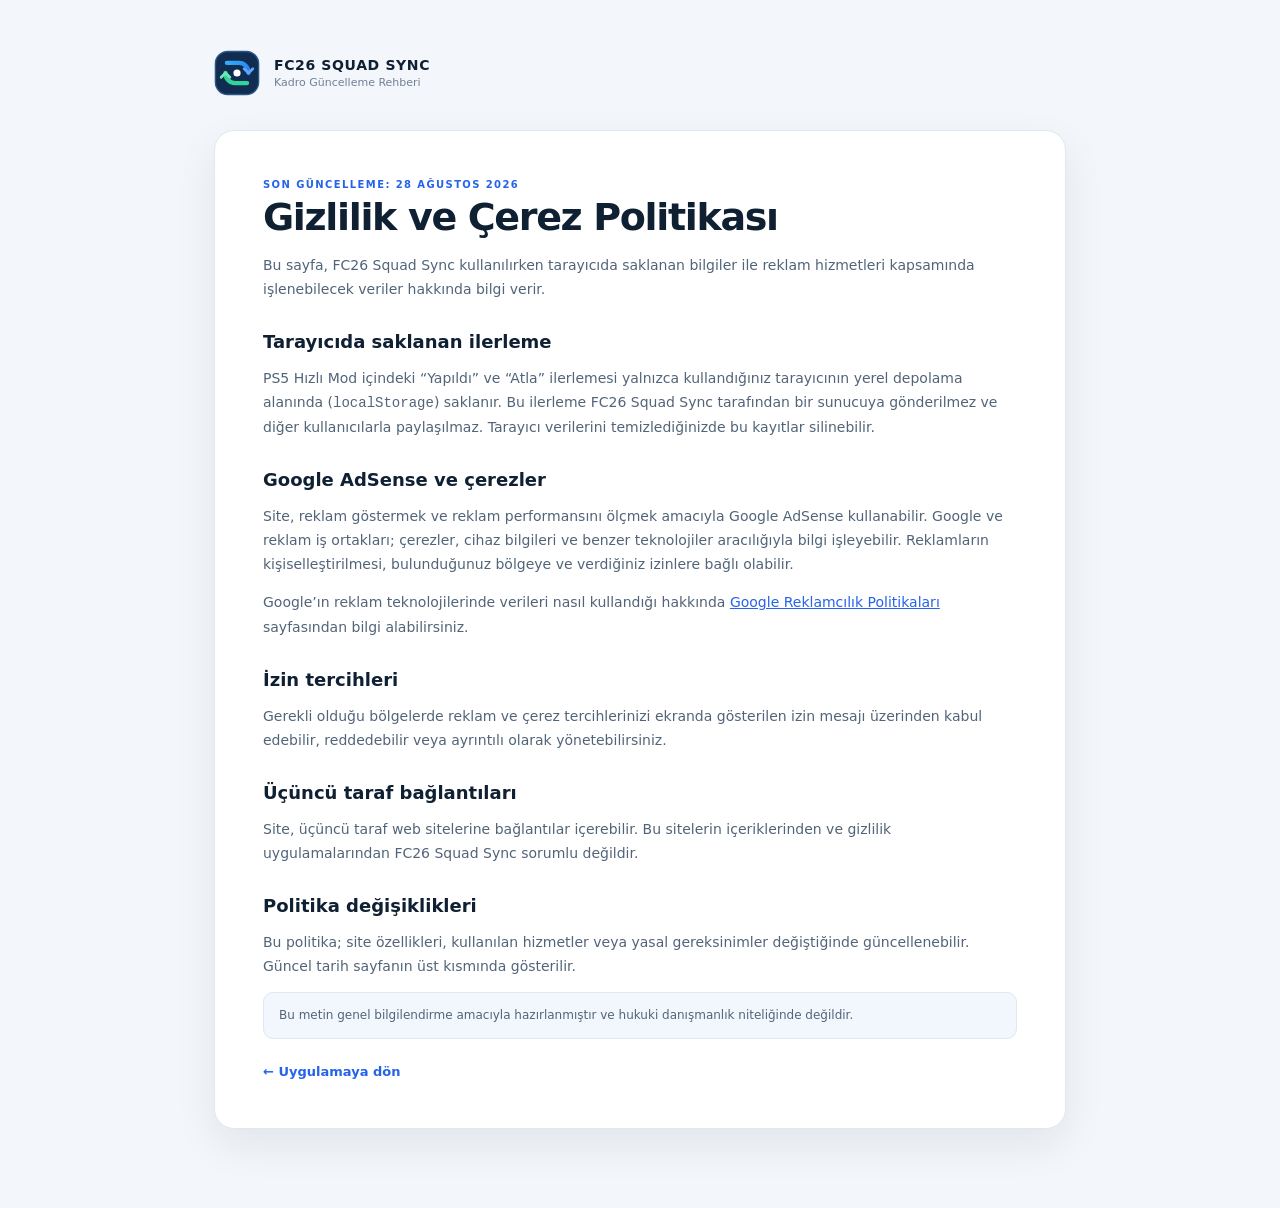
==== docs/privacy.html @ 0eb527d8 "Add files via upload Publish FC26 Squad Sync with AdSense" ====
<!doctype html>
<html lang="tr">
<head>
  <meta charset="utf-8">
  <meta name="viewport" content="width=device-width,initial-scale=1">
  <meta name="theme-color" content="#081a31">
  <meta name="description" content="FC26 Squad Sync gizlilik ve çerez politikası">
  <meta name="google-adsense-account" content="ca-pub-9303540424921408">
  <title>Gizlilik ve Çerez Politikası — FC26 Squad Sync</title>
  <link rel="icon" href="./favicon.svg" type="image/svg+xml">
  <link rel="stylesheet" href="./styles.css">
  <script async src="https://pagead2.googlesyndication.com/pagead/js/adsbygoogle.js?client=ca-pub-9303540424921408" crossorigin="anonymous"></script>
</head>
<body>
  <main class="legal-page">
    <header class="legal-header">
      <img src="./logo.svg" alt="" width="46" height="46">
      <div><strong>FC26 SQUAD SYNC</strong><span>Kadro Güncelleme Rehberi</span></div>
    </header>

    <article class="legal-card">
      <div class="eyebrow">SON GÜNCELLEME: 28 AĞUSTOS 2026</div>
      <h1>Gizlilik ve Çerez Politikası</h1>
      <p>Bu sayfa, FC26 Squad Sync kullanılırken tarayıcıda saklanan bilgiler ile reklam hizmetleri kapsamında işlenebilecek veriler hakkında bilgi verir.</p>

      <h2>Tarayıcıda saklanan ilerleme</h2>
      <p>PS5 Hızlı Mod içindeki “Yapıldı” ve “Atla” ilerlemesi yalnızca kullandığınız tarayıcının yerel depolama alanında (<code>localStorage</code>) saklanır. Bu ilerleme FC26 Squad Sync tarafından bir sunucuya gönderilmez ve diğer kullanıcılarla paylaşılmaz. Tarayıcı verilerini temizlediğinizde bu kayıtlar silinebilir.</p>

      <h2>Google AdSense ve çerezler</h2>
      <p>Site, reklam göstermek ve reklam performansını ölçmek amacıyla Google AdSense kullanabilir. Google ve reklam iş ortakları; çerezler, cihaz bilgileri ve benzer teknolojiler aracılığıyla bilgi işleyebilir. Reklamların kişiselleştirilmesi, bulunduğunuz bölgeye ve verdiğiniz izinlere bağlı olabilir.</p>
      <p>Google’ın reklam teknolojilerinde verileri nasıl kullandığı hakkında <a href="https://policies.google.com/technologies/ads" rel="noopener noreferrer" target="_blank">Google Reklamcılık Politikaları</a> sayfasından bilgi alabilirsiniz.</p>

      <h2>İzin tercihleri</h2>
      <p>Gerekli olduğu bölgelerde reklam ve çerez tercihlerinizi ekranda gösterilen izin mesajı üzerinden kabul edebilir, reddedebilir veya ayrıntılı olarak yönetebilirsiniz.</p>

      <h2>Üçüncü taraf bağlantıları</h2>
      <p>Site, üçüncü taraf web sitelerine bağlantılar içerebilir. Bu sitelerin içeriklerinden ve gizlilik uygulamalarından FC26 Squad Sync sorumlu değildir.</p>

      <h2>Politika değişiklikleri</h2>
      <p>Bu politika; site özellikleri, kullanılan hizmetler veya yasal gereksinimler değiştiğinde güncellenebilir. Güncel tarih sayfanın üst kısmında gösterilir.</p>

      <div class="legal-note">Bu metin genel bilgilendirme amacıyla hazırlanmıştır ve hukuki danışmanlık niteliğinde değildir.</div>
      <a class="back-link" href="./">← Uygulamaya dön</a>
    </article>
  </main>
</body>
</html>
---- docs/styles.css ----
:root{
  --bg:#f3f6fa;
  --card:#fff;
  --line:#dfe7f1;
  --line-soft:#ebf0f6;
  --text:#102033;
  --muted:#718096;
  --blue:#2563eb;
  --blue-light:#dbeafe;
  --navy:#081a31;
  --navy-2:#102c50;
  --green:#0e9f6e;
  --green-light:#dff8ef;
  --orange:#c65d12;
  --orange-light:#fff0df;
  --red:#c23636;
  --shadow:0 16px 40px rgba(25,49,78,.08);
}

*{box-sizing:border-box}
html{scroll-behavior:smooth}
body{
  margin:0;
  min-width:320px;
  font-family:Inter,ui-sans-serif,system-ui,-apple-system,BlinkMacSystemFont,"Segoe UI",sans-serif;
  background:var(--bg);
  color:var(--text);
  -webkit-font-smoothing:antialiased;
}
button,select,input{font:inherit}
button:focus-visible,select:focus-visible,input:focus-visible{
  outline:3px solid rgba(37,99,235,.24);
  outline-offset:2px;
}

.sidebar{
  position:fixed;
  z-index:10;
  inset:0 auto 0 0;
  width:280px;
  padding:25px 20px;
  overflow-y:auto;
  background:
    radial-gradient(circle at 15% 8%,rgba(56,189,248,.15),transparent 30%),
    linear-gradient(180deg,var(--navy),#0a2340 70%,#071728);
  color:#fff;
  border-right:1px solid rgba(255,255,255,.08);
}

.brand{
  display:flex;
  align-items:center;
  gap:12px;
  padding:5px 4px 27px;
  border-bottom:1px solid rgba(255,255,255,.1);
  margin-bottom:20px;
}
.brand-mark{display:block;filter:drop-shadow(0 8px 16px rgba(0,0,0,.22))}
.brand-copy{display:grid;gap:4px;min-width:0}
.brand strong{font-size:14px;letter-spacing:.055em;white-space:nowrap}
.brand span{font-size:11px;color:#96abc4}

nav{display:grid;gap:6px}
.nav-btn{
  display:flex;
  align-items:center;
  gap:11px;
  width:100%;
  min-height:46px;
  border:1px solid transparent;
  border-radius:11px;
  padding:0 13px;
  text-align:left;
  color:#cbd8e7;
  background:transparent;
  cursor:pointer;
  font-weight:720;
  transition:background .18s ease,color .18s ease,border-color .18s ease;
}
.nav-btn:hover{background:rgba(255,255,255,.06);color:#fff}
.nav-btn.active{background:#173e68;border-color:#2b5786;color:#fff;box-shadow:inset 3px 0 #38bdf8}
.nav-icon{display:grid;place-items:center;width:22px;color:#79b8ff;font-size:15px}

.sidebar-stats{
  position:absolute;
  left:20px;
  right:20px;
  bottom:24px;
  border-top:1px solid rgba(255,255,255,.12);
  padding-top:18px;
  display:grid;
  gap:10px;
  font-size:13px;
}
.data-ready{display:flex;align-items:center;gap:8px;color:#b7c7da;font-weight:700}
.data-ready i{width:8px;height:8px;border-radius:50%;background:#34d399;box-shadow:0 0 0 4px rgba(52,211,153,.12)}
.sidebar-stat-row{display:flex;justify-content:space-between;color:#9db0c5}
.sidebar-stat-row strong{color:#fff;font-variant-numeric:tabular-nums}
.sidebar-stats p{margin:4px 0 0;color:#7f96af;font-size:11px;line-height:1.45}

.main{margin-left:280px;padding:38px clamp(24px,4vw,62px) 70px;max-width:1780px}
.view{display:none}.view.active{display:block}

.page-header{
  display:flex;
  align-items:flex-start;
  justify-content:space-between;
  gap:24px;
  margin-bottom:24px;
}
.eyebrow,.section-kicker{color:var(--blue);font-size:10px;font-weight:900;letter-spacing:.14em;margin-bottom:7px}
h1{margin:0;font-size:clamp(28px,3vw,38px);line-height:1.1;letter-spacing:-.035em}
.page-header p{margin:8px 0 0;color:var(--muted);line-height:1.5}
.header-actions{display:flex;gap:9px;flex-wrap:wrap;justify-content:flex-end}

.metrics{display:grid;grid-template-columns:repeat(3,1fr);gap:14px;margin-bottom:17px}
.metric{
  position:relative;
  overflow:hidden;
  background:var(--card);
  border:1px solid var(--line);
  border-radius:17px;
  padding:18px 20px;
  box-shadow:0 4px 14px rgba(25,49,78,.025);
}
.metric::before{content:"";position:absolute;inset:0 auto 0 0;width:4px;background:#8aa1bb}
.metric-done::before{background:var(--green)}
.metric-remaining::before{background:var(--blue)}
.metric span{display:block;color:var(--muted);font-size:10px;font-weight:900;letter-spacing:.09em}
.metric strong{display:block;font-size:29px;line-height:1;margin-top:8px;letter-spacing:-.03em;font-variant-numeric:tabular-nums}
.metric small{display:block;color:#8b98a9;font-size:11px;margin-top:7px}

.toolbar{
  background:#fff;
  border:1px solid var(--line);
  border-radius:17px;
  padding:17px 18px;
  margin-bottom:17px;
  box-shadow:0 4px 14px rgba(25,49,78,.025);
}
.field label{display:block;margin-bottom:7px;color:#65758a;font-size:11px;font-weight:850;letter-spacing:.04em}
select,input{
  width:100%;min-height:46px;border:1px solid #d5dfea;border-radius:10px;background:#fff;color:var(--text);padding:0 13px;font-size:14px;
}
select:hover,input:hover{border-color:#b9c7d8}
.team-progress-row{display:flex;align-items:center;justify-content:space-between;gap:16px;margin-top:13px}
.progress-text{color:#5b6d82;font-size:13px}
.team-progress-row strong{font-size:12px;color:var(--blue);font-variant-numeric:tabular-nums}
.progress-track{height:8px;border-radius:999px;background:#e7edf5;margin-top:8px;overflow:hidden}
.progress-bar{height:100%;border-radius:inherit;background:linear-gradient(90deg,#2563eb,#38bdf8);width:0%;transition:width .28s ease}

.hero{
  position:relative;
  overflow:hidden;
  min-height:254px;
  background:
    linear-gradient(90deg,transparent 49.8%,rgba(255,255,255,.055) 50%,transparent 50.2%),
    radial-gradient(circle at 85% 20%,rgba(56,189,248,.20),transparent 30%),
    linear-gradient(135deg,#0a1d35,#123c69);
  border:1px solid #214a73;
  border-radius:22px;
  padding:30px;
  color:#fff;
  box-shadow:var(--shadow);
}
.hero::after{content:"";position:absolute;right:-74px;bottom:-135px;width:330px;height:330px;border:1px solid rgba(255,255,255,.09);border-radius:50%;pointer-events:none}
.hero .kicker{color:#7dd3fc;font-size:10px;font-weight:900;letter-spacing:.14em}
.hero .player{font-size:clamp(31px,4vw,46px);font-weight:900;line-height:1.05;margin-top:11px;letter-spacing:-.04em}
.hero .route{display:flex;align-items:center;flex-wrap:wrap;gap:8px;font-size:18px;color:#d7e6f7;font-weight:750;margin-top:18px}
.route-team.target{color:#fff}
.arrow{display:inline-grid;place-items:center;width:32px;height:32px;padding:0;border-radius:50%;background:rgba(56,189,248,.14);color:#7dd3fc}
.meta{display:flex;flex-wrap:wrap;gap:9px;margin-top:22px;position:relative;z-index:1}
.meta-item{min-width:145px;padding:10px 12px;background:rgba(255,255,255,.07);border:1px solid rgba(255,255,255,.1);border-radius:10px}
.meta-label{font-size:9px;color:#8fa8c2;font-weight:900;letter-spacing:.07em}
.meta-value{margin-top:4px;font-weight:800;font-size:13px}

.actions{display:grid;grid-template-columns:3fr 1fr;gap:11px;margin-top:13px}
button{min-height:46px;border-radius:10px;border:1px solid #ced9e6;padding:0 17px;font-weight:820;cursor:pointer;transition:transform .12s ease,box-shadow .18s ease,background .18s ease}
button:hover:not(:disabled){transform:translateY(-1px)}
button:active:not(:disabled){transform:translateY(0)}
button:disabled{cursor:not-allowed;opacity:.46}
.primary{background:linear-gradient(135deg,#0e9f6e,#0b855d);border-color:#0e8f64;color:#fff;box-shadow:0 8px 18px rgba(14,159,110,.18)}
.primary:hover:not(:disabled){box-shadow:0 10px 24px rgba(14,159,110,.25)}
.warning{background:var(--orange-light);border-color:#f3c698;color:var(--orange)}
.ghost{background:#fff;color:#526479}
.ghost:hover:not(:disabled){background:#f8fafc;box-shadow:0 5px 12px rgba(25,49,78,.06)}
.danger{color:var(--red);border-color:#f0caca}
.share-button{display:inline-flex;align-items:center;justify-content:center;gap:7px}
.secondary-actions{margin-top:9px}
.secondary-actions .ghost{min-height:39px;padding:0 12px;font-size:12px}

.next-section,.team-section{margin-top:31px}
.section-heading{display:flex;align-items:flex-end;justify-content:space-between;gap:20px;margin-bottom:14px}
.section-heading h2{font-size:21px;line-height:1.2;margin:0;letter-spacing:-.025em}
.next-card{display:grid;grid-template-columns:minmax(180px,1fr) 2fr;align-items:center;gap:18px;background:#fff;border:1px solid var(--line);border-radius:11px;padding:12px 15px;margin-bottom:7px}
.next-index{display:inline-flex;align-items:center;justify-content:center;width:24px;height:24px;border-radius:7px;background:#edf3fa;color:#54708f;font-size:11px;font-weight:900;margin-right:10px}
.next-name{font-weight:850}
.next-route{font-size:12px;color:var(--muted)}
.skipped-note{color:var(--orange);font-weight:750}
.complete{display:grid;place-items:center;min-height:192px;color:#c9f5e5;text-align:center;font-weight:850;position:relative;z-index:1}
.complete-icon{display:grid;place-items:center;width:54px;height:54px;margin:0 auto 13px;border-radius:50%;background:rgba(52,211,153,.15);border:1px solid rgba(110,231,183,.32);font-size:25px}
.complete strong{display:block;color:#fff;font-size:24px}
.complete small{display:block;margin-top:7px;color:#a7bdd3;font-weight:500}

.team-heading{align-items:center}
.team-summary{color:var(--muted);font-size:12px;font-weight:700}
.team-tools{display:grid;grid-template-columns:2fr 1fr;gap:10px;margin-bottom:12px}
.team-grid{display:grid;grid-template-columns:repeat(3,minmax(0,1fr));gap:10px}
.team-grid>.empty-state{grid-column:1/-1}
.team-card{display:block;width:100%;height:auto;min-height:116px;padding:15px;text-align:left;background:#fff;border:1px solid var(--line);border-radius:13px;color:var(--text)}
.team-card:hover:not(:disabled){border-color:#aac1dc;box-shadow:0 9px 22px rgba(25,49,78,.08)}
.team-card.active{border-color:#6ba5e8;box-shadow:0 0 0 2px rgba(37,99,235,.1)}
.team-card.complete-team{background:#fbfefd}
.team-card-top{display:flex;justify-content:space-between;gap:12px;align-items:flex-start}
.team-card-name{font-size:13px;font-weight:850;line-height:1.3}
.team-card-count{font-size:10px;color:var(--muted);white-space:nowrap}
.team-mini-track{height:5px;background:#e8edf3;border-radius:999px;margin-top:15px;overflow:hidden}
.team-mini-bar{height:100%;border-radius:inherit;background:var(--blue)}
.complete-team .team-mini-bar{background:var(--green)}
.team-card-bottom{display:flex;justify-content:space-between;margin-top:9px;color:#8190a2;font-size:10px}
.team-card-bottom strong{color:#4a5e74}

.filters{display:grid;grid-template-columns:minmax(260px,2fr) minmax(180px,1fr) minmax(150px,.7fr);gap:10px;margin-bottom:13px}
.search-field{position:relative}
.search-field span{position:absolute;left:14px;top:50%;transform:translateY(-50%);color:#8796a7;font-size:20px;pointer-events:none}
.search-field input{padding-left:40px}
.table-wrap{overflow:auto;background:#fff;border:1px solid var(--line);border-radius:16px;box-shadow:0 5px 16px rgba(25,49,78,.025)}
table{width:100%;border-collapse:collapse;min-width:900px}
th,td{padding:13px 14px;border-bottom:1px solid var(--line-soft);text-align:left;vertical-align:middle}
th{position:sticky;top:0;z-index:1;background:#f7f9fc;color:#6d7d91;font-size:9px;letter-spacing:.08em}
td{font-size:12px;color:#536579}
td.player-cell{font-size:13px;color:var(--text)}
tbody tr:hover{background:#f8fbfe}
.status-pill{display:inline-flex;align-items:center;gap:6px;min-width:76px;padding:5px 8px;border-radius:999px;background:#edf2f7;color:#68798d;font-size:10px;font-weight:850}
.status-pill::before{content:"";width:6px;height:6px;border-radius:50%;background:#9caabd}
.status-pill.done{background:var(--green-light);color:#087753}.status-pill.done::before{background:var(--green)}
.status-pill.skipped{background:var(--orange-light);color:#a94e0d}.status-pill.skipped::before{background:var(--orange)}
.status-pill.neutral{min-width:auto;background:#eef3f8;color:#708197}
.empty-state{display:grid;place-items:center;gap:5px;padding:60px 20px;text-align:center;color:var(--muted)}
.empty-state strong{color:#43566c}
.empty-state span{font-size:12px}

.toast{position:fixed;z-index:100;right:24px;bottom:24px;max-width:360px;padding:13px 17px;border-radius:11px;background:#102c50;color:#fff;box-shadow:0 14px 35px rgba(8,26,49,.25);font-size:13px;font-weight:750;opacity:0;transform:translateY(12px);pointer-events:none;transition:opacity .2s ease,transform .2s ease}
.toast.show{opacity:1;transform:translateY(0)}

.site-footer{
  display:flex;
  align-items:center;
  justify-content:space-between;
  gap:18px;
  margin-top:42px;
  padding-top:20px;
  border-top:1px solid var(--line);
  color:#8190a2;
  font-size:11px;
}
.site-footer a{color:#5d7188;text-decoration:none;font-weight:750}
.site-footer a:hover{text-decoration:underline}

.legal-page{max-width:900px;margin:0 auto;padding:50px 24px 80px}
.legal-header{display:flex;align-items:center;gap:14px;margin-bottom:34px}
.legal-header img{width:46px;height:46px}
.legal-header strong{display:block;font-size:14px;letter-spacing:.045em}
.legal-header span{display:block;margin-top:3px;color:var(--muted);font-size:11px}
.legal-card{background:#fff;border:1px solid var(--line);border-radius:20px;padding:clamp(24px,5vw,48px);box-shadow:var(--shadow)}
.legal-card h1{margin-bottom:10px}
.legal-card h2{margin:30px 0 9px;font-size:18px}
.legal-card p,.legal-card li{color:#526479;font-size:14px;line-height:1.72}
.legal-card ul{padding-left:20px}
.legal-card a{color:var(--blue)}
.legal-note{padding:13px 15px;border-radius:10px;background:#f2f7fd;border:1px solid #dbe8f5;color:#526479;font-size:12px;line-height:1.6}
.back-link{display:inline-flex;margin-top:25px;color:var(--blue);font-size:13px;font-weight:800;text-decoration:none}

@media(max-width:1180px){.team-grid{grid-template-columns:repeat(2,minmax(0,1fr))}}

@media(max-width:900px){
  .sidebar{position:static;width:auto;padding:17px 16px 12px;overflow:visible}
  .brand{padding:0 0 14px;margin-bottom:11px}.brand-mark{width:42px;height:42px}
  nav{display:flex;overflow-x:auto;gap:6px;padding-bottom:3px;scrollbar-width:none}nav::-webkit-scrollbar{display:none}
  .nav-btn{flex:0 0 auto;width:auto;min-height:41px;padding:0 12px}.nav-btn.active{box-shadow:inset 0 -3px #38bdf8}
  .sidebar-stats{display:none}
  .main{margin-left:0;padding:25px 17px 55px}
  .metrics{grid-template-columns:repeat(3,1fr)}
  .team-grid{grid-template-columns:repeat(2,minmax(0,1fr))}
}

@media(max-width:650px){
  .page-header{display:block;margin-bottom:19px}.page-header p{font-size:13px}.header-actions{justify-content:flex-start;margin-top:15px}
  .header-actions button,.page-header>.share-button{flex:1}
  .metrics{grid-template-columns:1fr 1fr}.metric-total{grid-column:1/-1}.metric{padding:15px 17px}.metric strong{font-size:25px}
  .hero{min-height:270px;padding:24px 20px}.hero .route{font-size:15px}.meta-item{min-width:calc(50% - 5px)}
  .actions{grid-template-columns:1fr}.warning{min-height:42px}
  .next-card{grid-template-columns:1fr;gap:5px}.next-route{padding-left:36px}
  .team-tools,.filters{grid-template-columns:1fr}
  .team-grid{grid-template-columns:1fr}
  .team-heading{display:block}.team-summary{margin-top:7px}
  .site-footer{display:grid;text-align:center;justify-content:center}
  .toast{left:16px;right:16px;bottom:16px;max-width:none;text-align:center}
}

@media(prefers-reduced-motion:reduce){html{scroll-behavior:auto}*,*::before,*::after{transition:none!important}}
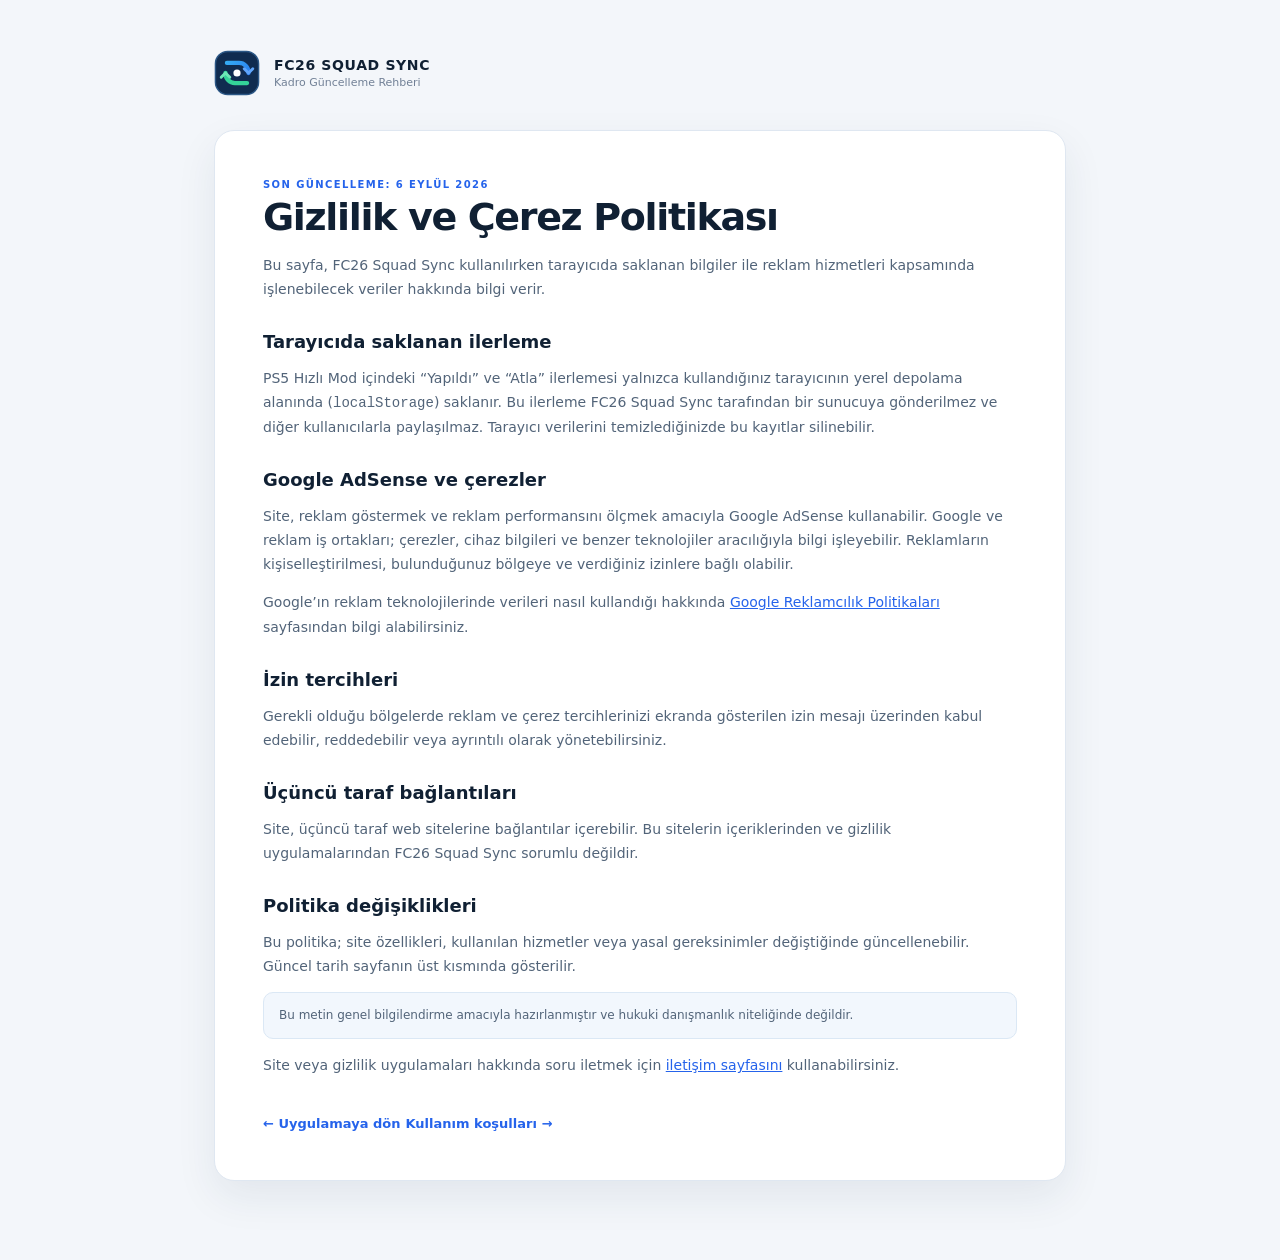
==== commit 0fac546f: "Adsense-Update" ====
--- a/docs/privacy.html
+++ b/docs/privacy.html
@@ -7,6 +7,7 @@
   <meta name="description" content="FC26 Squad Sync gizlilik ve çerez politikası">
   <meta name="google-adsense-account" content="ca-pub-9303540424921408">
   <title>Gizlilik ve Çerez Politikası — FC26 Squad Sync</title>
+  <link rel="canonical" href="https://bunyaminbayraktar.github.io/privacy.html">
   <link rel="icon" href="./favicon.svg" type="image/svg+xml">
   <link rel="stylesheet" href="./styles.css">
   <script async src="https://pagead2.googlesyndication.com/pagead/js/adsbygoogle.js?client=ca-pub-9303540424921408" crossorigin="anonymous"></script>
@@ -19,7 +20,7 @@
     </header>
 
     <article class="legal-card">
-      <div class="eyebrow">SON GÜNCELLEME: 28 AĞUSTOS 2026</div>
+      <div class="eyebrow">SON GÜNCELLEME: 6 EYLÜL 2026</div>
       <h1>Gizlilik ve Çerez Politikası</h1>
       <p>Bu sayfa, FC26 Squad Sync kullanılırken tarayıcıda saklanan bilgiler ile reklam hizmetleri kapsamında işlenebilecek veriler hakkında bilgi verir.</p>
 
@@ -40,7 +41,9 @@
       <p>Bu politika; site özellikleri, kullanılan hizmetler veya yasal gereksinimler değiştiğinde güncellenebilir. Güncel tarih sayfanın üst kısmında gösterilir.</p>
 
       <div class="legal-note">Bu metin genel bilgilendirme amacıyla hazırlanmıştır ve hukuki danışmanlık niteliğinde değildir.</div>
+      <p>Site veya gizlilik uygulamaları hakkında soru iletmek için <a href="./iletisim.html">iletişim sayfasını</a> kullanabilirsiniz.</p>
       <a class="back-link" href="./">← Uygulamaya dön</a>
+      <a class="back-link" href="./kullanim-kosullari.html">Kullanım koşulları →</a>
     </article>
   </main>
 </body>
--- a/docs/styles.css
+++ b/docs/styles.css
@@ -77,6 +77,7 @@
   font-weight:720;
   transition:background .18s ease,color .18s ease,border-color .18s ease;
 }
+.nav-link{text-decoration:none}
 .nav-btn:hover{background:rgba(255,255,255,.06);color:#fff}
 .nav-btn.active{background:#173e68;border-color:#2b5786;color:#fff;box-shadow:inset 3px 0 #38bdf8}
 .nav-icon{display:grid;place-items:center;width:22px;color:#79b8ff;font-size:15px}
@@ -100,6 +101,38 @@
 
 .main{margin-left:280px;padding:38px clamp(24px,4vw,62px) 70px;max-width:1780px}
 .view{display:none}.view.active{display:block}
+
+.pc-page-header{align-items:center}
+.version-badge{display:inline-flex;align-items:center;min-height:32px;padding:0 11px;border:1px solid #c8d8ea;border-radius:999px;background:#fff;color:#47627f;font-size:11px;font-weight:850}
+.pc-hero-card{display:grid;grid-template-columns:minmax(0,1.25fr) minmax(320px,.75fr);gap:34px;align-items:center;overflow:hidden;padding:clamp(25px,4vw,46px);border:1px solid #173f68;border-radius:24px;background:radial-gradient(circle at 15% 0%,rgba(56,189,248,.18),transparent 38%),linear-gradient(135deg,#071a31,#0c3157);color:#fff;box-shadow:var(--shadow)}
+.pc-hero-copy{min-width:0}
+.pc-badges{display:flex;flex-wrap:wrap;gap:7px;margin-bottom:18px}
+.pc-badges span{display:inline-flex;align-items:center;min-height:26px;padding:0 9px;border:1px solid rgba(125,211,252,.24);border-radius:999px;background:rgba(56,189,248,.09);color:#bde8ff;font-size:9px;font-weight:850;letter-spacing:.035em}
+.pc-hero-card h2{max-width:690px;margin:0;font-size:clamp(30px,4vw,48px);line-height:1.06;letter-spacing:-.045em}
+.pc-hero-card h2 strong{color:#7dd3fc}
+.pc-hero-copy>p{max-width:690px;margin:17px 0 0;color:#b9cde2;font-size:15px;line-height:1.65}
+.pc-cta-row{display:flex;align-items:center;flex-wrap:wrap;gap:17px;margin-top:25px}
+.download-button{display:inline-flex;align-items:center;justify-content:center;gap:10px;min-height:52px;padding:0 19px;border:1px solid #50d5aa;border-radius:11px;background:linear-gradient(135deg,#12ad78,#0b895f);color:#fff;text-decoration:none;font-size:13px;font-weight:900;box-shadow:0 11px 25px rgba(3,111,77,.3);transition:transform .15s ease,box-shadow .18s ease}
+.download-button span{font-size:21px;line-height:1}.download-button:hover{transform:translateY(-1px);box-shadow:0 14px 28px rgba(3,111,77,.4)}
+.download-button:focus-visible,.pc-text-link:focus-visible{outline:3px solid rgba(125,211,252,.42);outline-offset:3px}
+.pc-text-link{color:#bde8ff;font-size:12px;font-weight:850;text-underline-offset:3px}
+.download-meta{display:block;margin-top:12px;color:#7997b5;font-size:10px}
+.pc-result-panel{overflow:hidden;border:1px solid rgba(255,255,255,.15);border-radius:17px;background:rgba(4,18,35,.56);box-shadow:0 22px 45px rgba(0,0,0,.22);backdrop-filter:blur(8px)}
+.result-window-bar{display:flex;align-items:center;gap:6px;min-height:40px;padding:0 14px;border-bottom:1px solid rgba(255,255,255,.1);color:#7896b5;font-size:9px;font-weight:850;letter-spacing:.08em}
+.result-window-bar i{display:block;width:7px;height:7px;border-radius:50%;background:#ff7d6e}.result-window-bar i:nth-child(2){background:#f7c95b}.result-window-bar i:nth-child(3){background:#4ed39d}.result-window-bar span{margin-left:6px}
+.result-status{display:flex;align-items:center;gap:12px;padding:20px 18px;border-bottom:1px solid rgba(255,255,255,.09)}
+.result-status>span{display:grid;place-items:center;flex:0 0 36px;width:36px;height:36px;border-radius:50%;background:rgba(52,211,153,.14);border:1px solid rgba(110,231,183,.27);color:#6ee7b7;font-weight:900}
+.result-status strong{display:block;font-size:12px}.result-status small{display:block;margin-top:4px;color:#7896b5;font-size:9px}
+.result-stats{display:grid;grid-template-columns:repeat(3,1fr);margin:0;padding:16px 18px;gap:9px}
+.result-stats div{min-width:0}.result-stats dt{color:#7896b5;font-size:8px;font-weight:850;text-transform:uppercase;letter-spacing:.05em}.result-stats dd{margin:5px 0 0;font-size:15px;font-weight:900;white-space:nowrap}
+.feed-note{display:flex;align-items:center;gap:17px;margin-top:14px;padding:16px 18px;border:1px solid #cfe5dc;border-radius:14px;background:#f8fffc}
+.feed-live{display:inline-flex;align-items:center;gap:7px;flex:0 0 auto;color:#087753;font-size:9px;font-weight:900;letter-spacing:.09em}.feed-live i{width:8px;height:8px;border-radius:50%;background:#16b87e;box-shadow:0 0 0 5px rgba(22,184,126,.1)}
+.feed-note strong{display:block;font-size:12px}.feed-note p{margin:4px 0 0;color:#6e7f90;font-size:11px;line-height:1.5}
+.pc-section{margin-top:32px}.pc-steps{display:grid;grid-template-columns:repeat(3,1fr);gap:11px}
+.pc-steps article{position:relative;min-height:180px;padding:22px 20px;border:1px solid var(--line);border-radius:15px;background:#fff;box-shadow:0 5px 16px rgba(25,49,78,.025)}
+.pc-steps article>span{display:block;color:#76a6dd;font-size:11px;font-weight:950;letter-spacing:.1em}.pc-steps h3{margin:25px 0 8px;font-size:16px}.pc-steps p{margin:0;color:#6b7c8f;font-size:12px;line-height:1.65}.pc-steps p strong{color:#3b526c}
+.pc-warning{display:flex;align-items:flex-start;gap:16px;margin-top:14px;padding:19px 20px;border:1px solid #f0d2a8;border-radius:15px;background:#fffaf2}
+.warning-icon{display:grid;place-items:center;flex:0 0 34px;width:34px;height:34px;border-radius:50%;background:#fff0d8;color:#a75512;font-weight:950}.pc-warning h2{margin:1px 0 6px;font-size:14px}.pc-warning p{margin:0;color:#765c43;font-size:11px;line-height:1.65}
 
 .page-header{
   display:flex;
@@ -256,6 +289,16 @@
 }
 .site-footer a{color:#5d7188;text-decoration:none;font-weight:750}
 .site-footer a:hover{text-decoration:underline}
+.site-footer nav{display:flex;flex-wrap:wrap;justify-content:flex-end;gap:8px 16px}
+
+.home-guide{margin-top:36px;padding:clamp(22px,4vw,38px);background:#fff;border:1px solid var(--line);border-radius:20px;box-shadow:0 5px 16px rgba(25,49,78,.035)}
+.home-guide h2{margin:8px 0 12px;font-size:26px;letter-spacing:-.03em}
+.home-guide>p{max-width:900px;color:#526479;font-size:14px;line-height:1.75}
+.guide-links{display:grid;grid-template-columns:repeat(2,minmax(0,1fr));gap:11px;margin-top:22px}
+.guide-links a{display:block;padding:17px;border:1px solid #dbe5ef;border-radius:13px;background:#f9fbfd;text-decoration:none;transition:border-color .18s ease,transform .18s ease}
+.guide-links a:hover{border-color:#8db5e5;transform:translateY(-1px)}
+.guide-links strong{display:block;color:var(--text);font-size:14px}
+.guide-links span{display:block;margin-top:6px;color:var(--muted);font-size:12px;line-height:1.5}
 
 .legal-page{max-width:900px;margin:0 auto;padding:50px 24px 80px}
 .legal-header{display:flex;align-items:center;gap:14px;margin-bottom:34px}
@@ -273,6 +316,8 @@
 
 @media(max-width:1180px){.team-grid{grid-template-columns:repeat(2,minmax(0,1fr))}}
 
+@media(max-width:1100px){.pc-hero-card{grid-template-columns:1fr}.pc-result-panel{max-width:580px}.pc-steps{grid-template-columns:1fr}.pc-steps article{min-height:0}.pc-steps h3{margin-top:14px}}
+
 @media(max-width:900px){
   .sidebar{position:static;width:auto;padding:17px 16px 12px;overflow:visible}
   .brand{padding:0 0 14px;margin-bottom:11px}.brand-mark{width:42px;height:42px}
@@ -294,8 +339,9 @@
   .team-tools,.filters{grid-template-columns:1fr}
   .team-grid{grid-template-columns:1fr}
   .team-heading{display:block}.team-summary{margin-top:7px}
-  .site-footer{display:grid;text-align:center;justify-content:center}
+  .site-footer{display:grid;text-align:center;justify-content:center}.site-footer nav{justify-content:center}.guide-links{grid-template-columns:1fr}
   .toast{left:16px;right:16px;bottom:16px;max-width:none;text-align:center}
+  .pc-page-header{display:flex}.pc-hero-card{padding:24px 19px;border-radius:19px}.pc-hero-card h2{font-size:32px}.pc-hero-copy>p{font-size:13px}.pc-cta-row{display:grid}.download-button{width:100%}.pc-text-link{text-align:center}.result-stats{grid-template-columns:1fr 1fr}.result-stats div:last-child{grid-column:1/-1}.feed-note{align-items:flex-start;flex-direction:column}.pc-warning{padding:17px}
 }
 
 @media(prefers-reduced-motion:reduce){html{scroll-behavior:auto}*,*::before,*::after{transition:none!important}}
